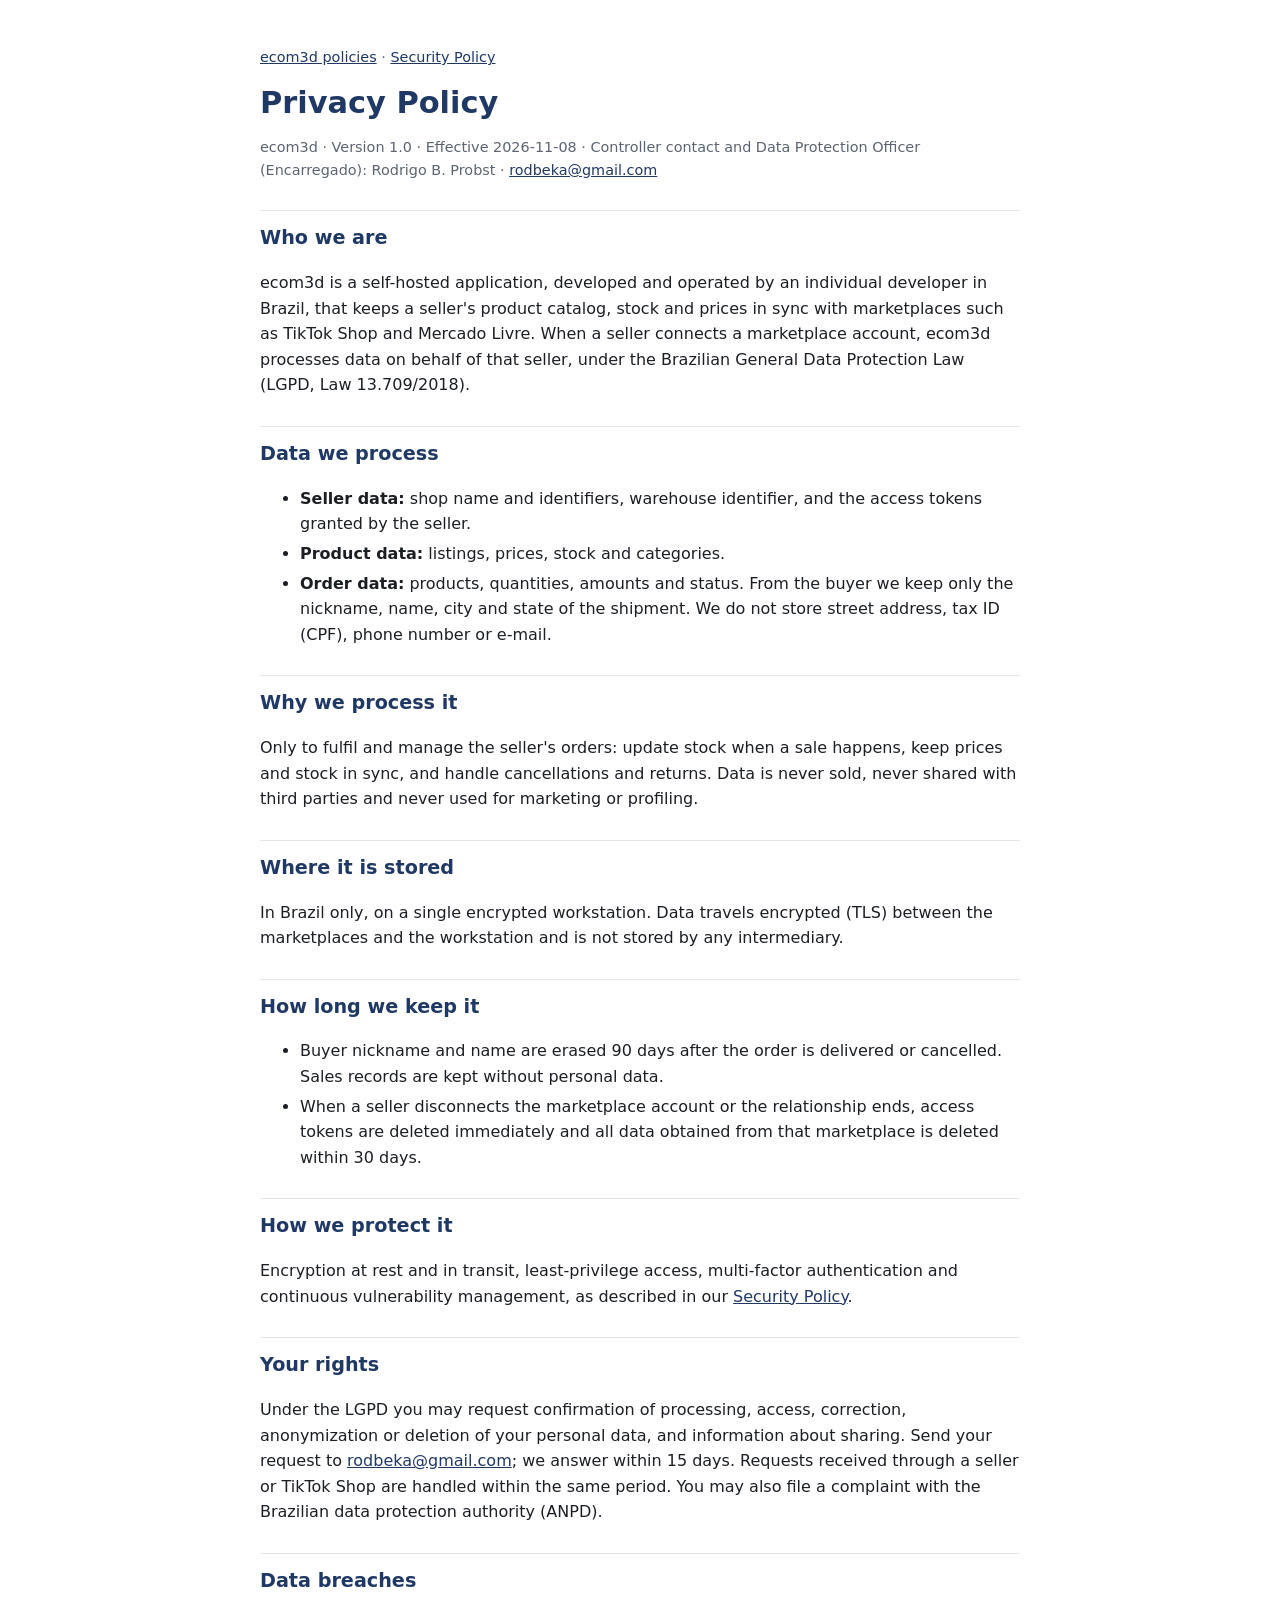
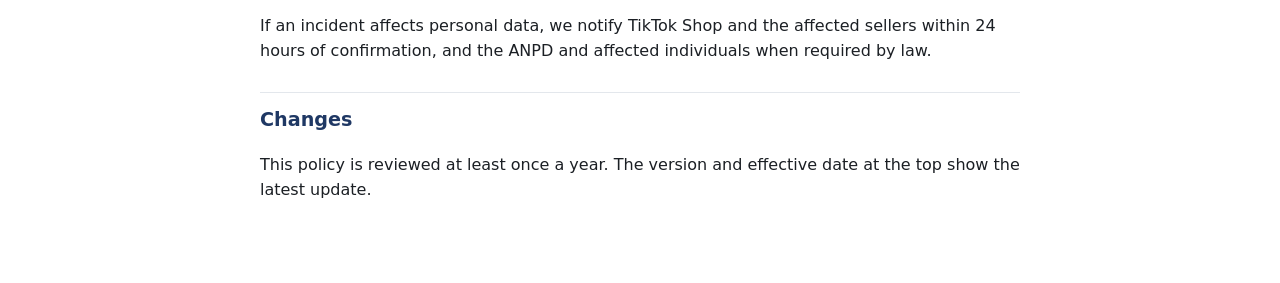
==== privacy.html @ 244532bc "Security and privacy policies v1.0 Co-Authored-By: Claude Opus 5.5 <noreply@anthropic.com>" ====
<!doctype html>
<html lang="en">
<head>
<meta charset="utf-8">
<meta name="viewport" content="width=device-width, initial-scale=1">
<title>ecom3d Privacy Policy</title>
<link rel="stylesheet" href="style.css">
</head>
<body>
<main>
<p class="nav"><a href="index.html">ecom3d policies</a> · <a href="security.html">Security Policy</a></p>
<h1>Privacy Policy</h1>
<p class="meta">ecom3d · Version 1.0 · Effective 2026-11-08 · Controller contact and Data Protection Officer (Encarregado): Rodrigo B. Probst · <a href="mailto:rodbeka@gmail.com">rodbeka@gmail.com</a></p>

<h2>Who we are</h2>
<p>ecom3d is a self-hosted application, developed and operated by an individual developer in Brazil, that keeps a seller's product catalog, stock and prices in sync with marketplaces such as TikTok Shop and Mercado Livre. When a seller connects a marketplace account, ecom3d processes data on behalf of that seller, under the Brazilian General Data Protection Law (LGPD, Law 13.709/2018).</p>

<h2>Data we process</h2>
<ul>
<li><strong>Seller data:</strong> shop name and identifiers, warehouse identifier, and the access tokens granted by the seller.</li>
<li><strong>Product data:</strong> listings, prices, stock and categories.</li>
<li><strong>Order data:</strong> products, quantities, amounts and status. From the buyer we keep only the nickname, name, city and state of the shipment. We do not store street address, tax ID (CPF), phone number or e-mail.</li>
</ul>

<h2>Why we process it</h2>
<p>Only to fulfil and manage the seller's orders: update stock when a sale happens, keep prices and stock in sync, and handle cancellations and returns. Data is never sold, never shared with third parties and never used for marketing or profiling.</p>

<h2>Where it is stored</h2>
<p>In Brazil only, on a single encrypted workstation. Data travels encrypted (TLS) between the marketplaces and the workstation and is not stored by any intermediary.</p>

<h2>How long we keep it</h2>
<ul>
<li>Buyer nickname and name are erased 90 days after the order is delivered or cancelled. Sales records are kept without personal data.</li>
<li>When a seller disconnects the marketplace account or the relationship ends, access tokens are deleted immediately and all data obtained from that marketplace is deleted within 30 days.</li>
</ul>

<h2>How we protect it</h2>
<p>Encryption at rest and in transit, least-privilege access, multi-factor authentication and continuous vulnerability management, as described in our <a href="security.html">Security Policy</a>.</p>

<h2>Your rights</h2>
<p>Under the LGPD you may request confirmation of processing, access, correction, anonymization or deletion of your personal data, and information about sharing. Send your request to <a href="mailto:rodbeka@gmail.com">rodbeka@gmail.com</a>; we answer within 15 days. Requests received through a seller or TikTok Shop are handled within the same period. You may also file a complaint with the Brazilian data protection authority (ANPD).</p>

<h2>Data breaches</h2>
<p>If an incident affects personal data, we notify TikTok Shop and the affected sellers within 24 hours of confirmation, and the ANPD and affected individuals when required by law.</p>

<h2>Changes</h2>
<p>This policy is reviewed at least once a year. The version and effective date at the top show the latest update.</p>
</main>
</body>
</html>
---- style.css ----
:root { --text: #1b1f24; --muted: #5b6470; --accent: #1f3864; --bg: #ffffff; --line: #e3e7ec; }
@media (prefers-color-scheme: dark) { :root { --text: #e6e9ee; --muted: #9aa4b1; --accent: #8fb2ff; --bg: #14171b; --line: #2a3038; } }
body { margin: 0; background: var(--bg); color: var(--text); font: 16px/1.6 system-ui, -apple-system, "Segoe UI", Arial, sans-serif; }
main { max-width: 760px; margin: 0 auto; padding: 32px 16px 64px; }
h1 { color: var(--accent); font-size: 1.9rem; line-height: 1.25; margin: 8px 0 4px; }
h2 { color: var(--accent); font-size: 1.2rem; margin: 28px 0 6px; padding-top: 12px; border-top: 1px solid var(--line); }
.meta, .nav { color: var(--muted); font-size: .9rem; }
a { color: var(--accent); }
li { margin: 4px 0; }
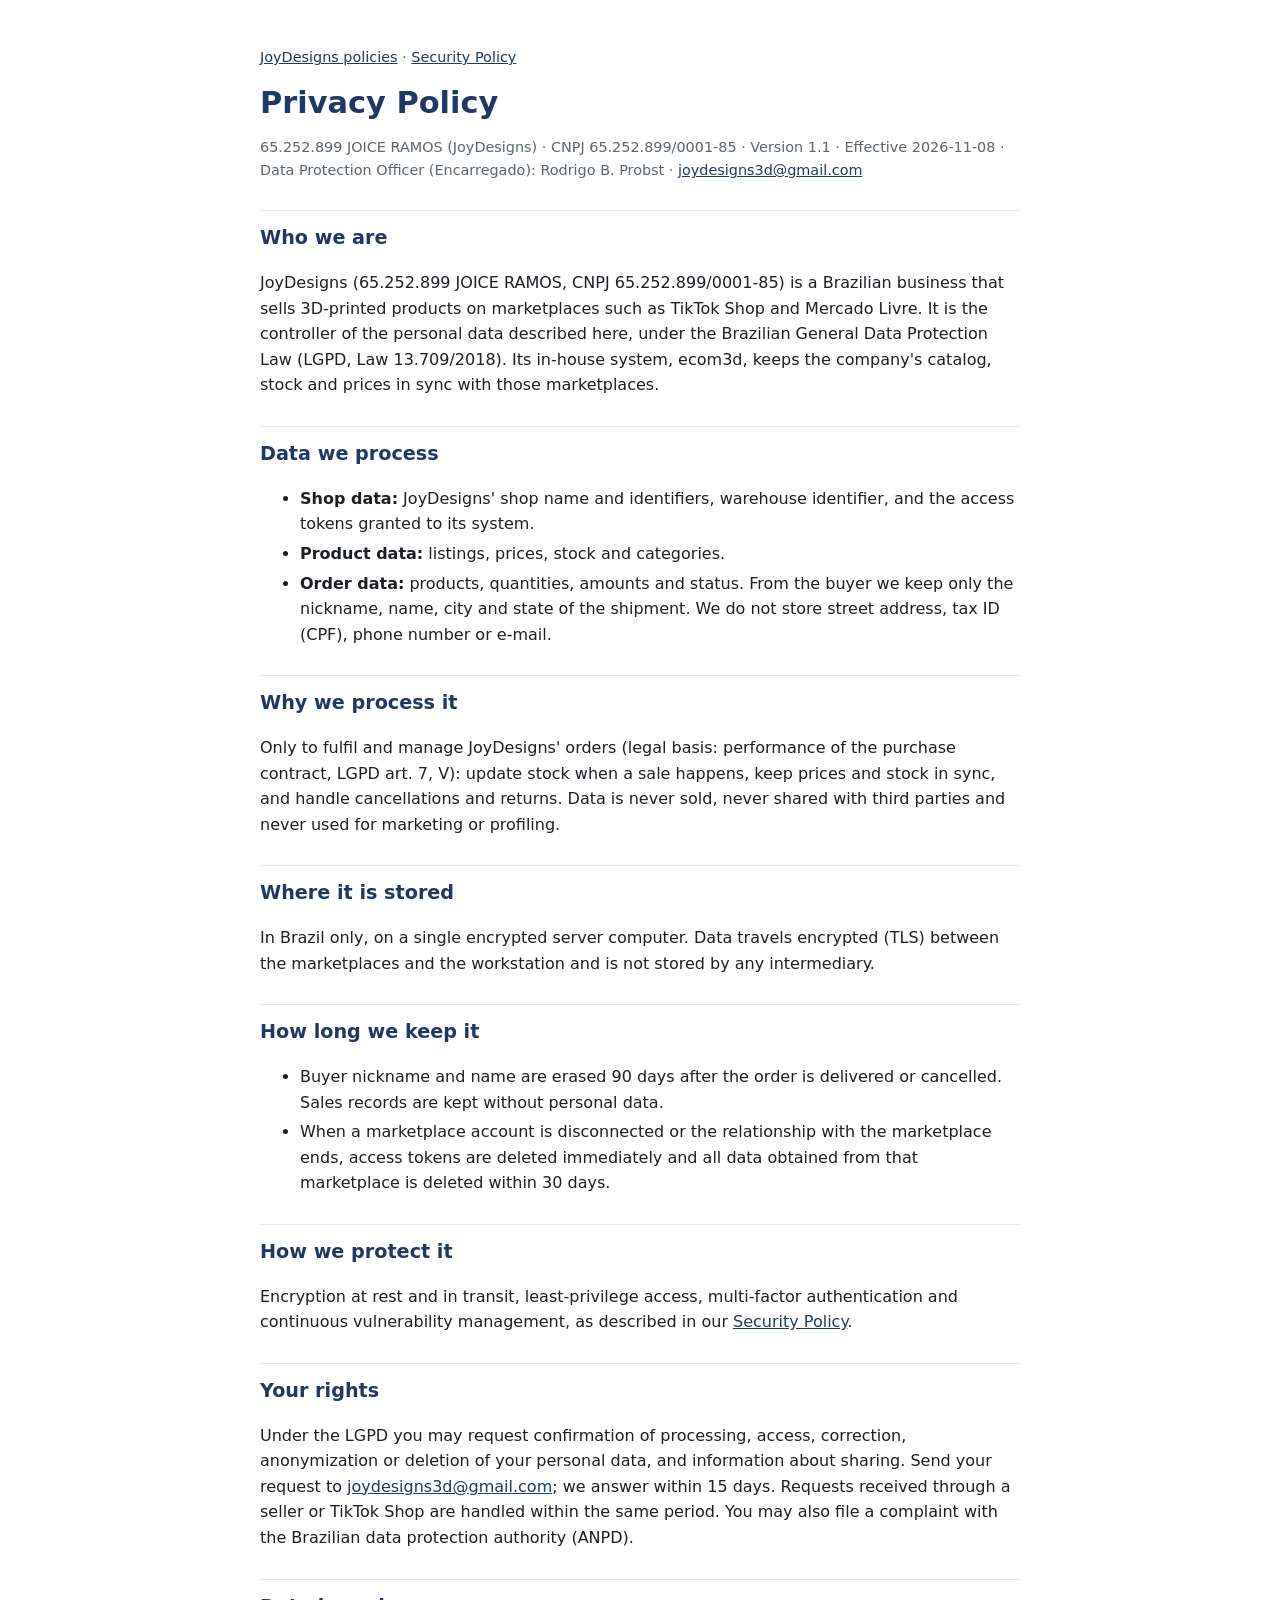
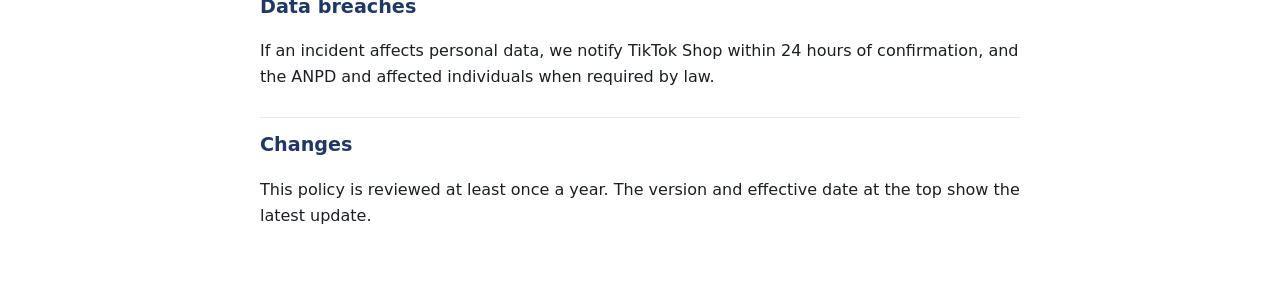
==== commit 3988296c: "Policies v1.1: applicant 65.252.899 JOICE RAMOS (JoyDesigns) Co-Authored-By: Claude Opus 5.5 <norepl" ====
--- a/privacy.html
+++ b/privacy.html
@@ -3,45 +3,45 @@
 <head>
 <meta charset="utf-8">
 <meta name="viewport" content="width=device-width, initial-scale=1">
-<title>ecom3d Privacy Policy</title>
+<title>JoyDesigns Privacy Policy</title>
 <link rel="stylesheet" href="style.css">
 </head>
 <body>
 <main>
-<p class="nav"><a href="index.html">ecom3d policies</a> · <a href="security.html">Security Policy</a></p>
+<p class="nav"><a href="index.html">JoyDesigns policies</a> · <a href="security.html">Security Policy</a></p>
 <h1>Privacy Policy</h1>
-<p class="meta">ecom3d · Version 1.0 · Effective 2026-11-08 · Controller contact and Data Protection Officer (Encarregado): Rodrigo B. Probst · <a href="mailto:rodbeka@gmail.com">rodbeka@gmail.com</a></p>
+<p class="meta">65.252.899 JOICE RAMOS (JoyDesigns) · CNPJ 65.252.899/0001-85 · Version 1.1 · Effective 2026-11-08 · Data Protection Officer (Encarregado): Rodrigo B. Probst · <a href="mailto:joydesigns3d@gmail.com">joydesigns3d@gmail.com</a></p>
 
 <h2>Who we are</h2>
-<p>ecom3d is a self-hosted application, developed and operated by an individual developer in Brazil, that keeps a seller's product catalog, stock and prices in sync with marketplaces such as TikTok Shop and Mercado Livre. When a seller connects a marketplace account, ecom3d processes data on behalf of that seller, under the Brazilian General Data Protection Law (LGPD, Law 13.709/2018).</p>
+<p>JoyDesigns (65.252.899 JOICE RAMOS, CNPJ 65.252.899/0001-85) is a Brazilian business that sells 3D-printed products on marketplaces such as TikTok Shop and Mercado Livre. It is the controller of the personal data described here, under the Brazilian General Data Protection Law (LGPD, Law 13.709/2018). Its in-house system, ecom3d, keeps the company's catalog, stock and prices in sync with those marketplaces.</p>
 
 <h2>Data we process</h2>
 <ul>
-<li><strong>Seller data:</strong> shop name and identifiers, warehouse identifier, and the access tokens granted by the seller.</li>
+<li><strong>Shop data:</strong> JoyDesigns' shop name and identifiers, warehouse identifier, and the access tokens granted to its system.</li>
 <li><strong>Product data:</strong> listings, prices, stock and categories.</li>
 <li><strong>Order data:</strong> products, quantities, amounts and status. From the buyer we keep only the nickname, name, city and state of the shipment. We do not store street address, tax ID (CPF), phone number or e-mail.</li>
 </ul>
 
 <h2>Why we process it</h2>
-<p>Only to fulfil and manage the seller's orders: update stock when a sale happens, keep prices and stock in sync, and handle cancellations and returns. Data is never sold, never shared with third parties and never used for marketing or profiling.</p>
+<p>Only to fulfil and manage JoyDesigns' orders (legal basis: performance of the purchase contract, LGPD art. 7, V): update stock when a sale happens, keep prices and stock in sync, and handle cancellations and returns. Data is never sold, never shared with third parties and never used for marketing or profiling.</p>
 
 <h2>Where it is stored</h2>
-<p>In Brazil only, on a single encrypted workstation. Data travels encrypted (TLS) between the marketplaces and the workstation and is not stored by any intermediary.</p>
+<p>In Brazil only, on a single encrypted server computer. Data travels encrypted (TLS) between the marketplaces and the workstation and is not stored by any intermediary.</p>
 
 <h2>How long we keep it</h2>
 <ul>
 <li>Buyer nickname and name are erased 90 days after the order is delivered or cancelled. Sales records are kept without personal data.</li>
-<li>When a seller disconnects the marketplace account or the relationship ends, access tokens are deleted immediately and all data obtained from that marketplace is deleted within 30 days.</li>
+<li>When a marketplace account is disconnected or the relationship with the marketplace ends, access tokens are deleted immediately and all data obtained from that marketplace is deleted within 30 days.</li>
 </ul>
 
 <h2>How we protect it</h2>
 <p>Encryption at rest and in transit, least-privilege access, multi-factor authentication and continuous vulnerability management, as described in our <a href="security.html">Security Policy</a>.</p>
 
 <h2>Your rights</h2>
-<p>Under the LGPD you may request confirmation of processing, access, correction, anonymization or deletion of your personal data, and information about sharing. Send your request to <a href="mailto:rodbeka@gmail.com">rodbeka@gmail.com</a>; we answer within 15 days. Requests received through a seller or TikTok Shop are handled within the same period. You may also file a complaint with the Brazilian data protection authority (ANPD).</p>
+<p>Under the LGPD you may request confirmation of processing, access, correction, anonymization or deletion of your personal data, and information about sharing. Send your request to <a href="mailto:joydesigns3d@gmail.com">joydesigns3d@gmail.com</a>; we answer within 15 days. Requests received through a seller or TikTok Shop are handled within the same period. You may also file a complaint with the Brazilian data protection authority (ANPD).</p>
 
 <h2>Data breaches</h2>
-<p>If an incident affects personal data, we notify TikTok Shop and the affected sellers within 24 hours of confirmation, and the ANPD and affected individuals when required by law.</p>
+<p>If an incident affects personal data, we notify TikTok Shop within 24 hours of confirmation, and the ANPD and affected individuals when required by law.</p>
 
 <h2>Changes</h2>
 <p>This policy is reviewed at least once a year. The version and effective date at the top show the latest update.</p>
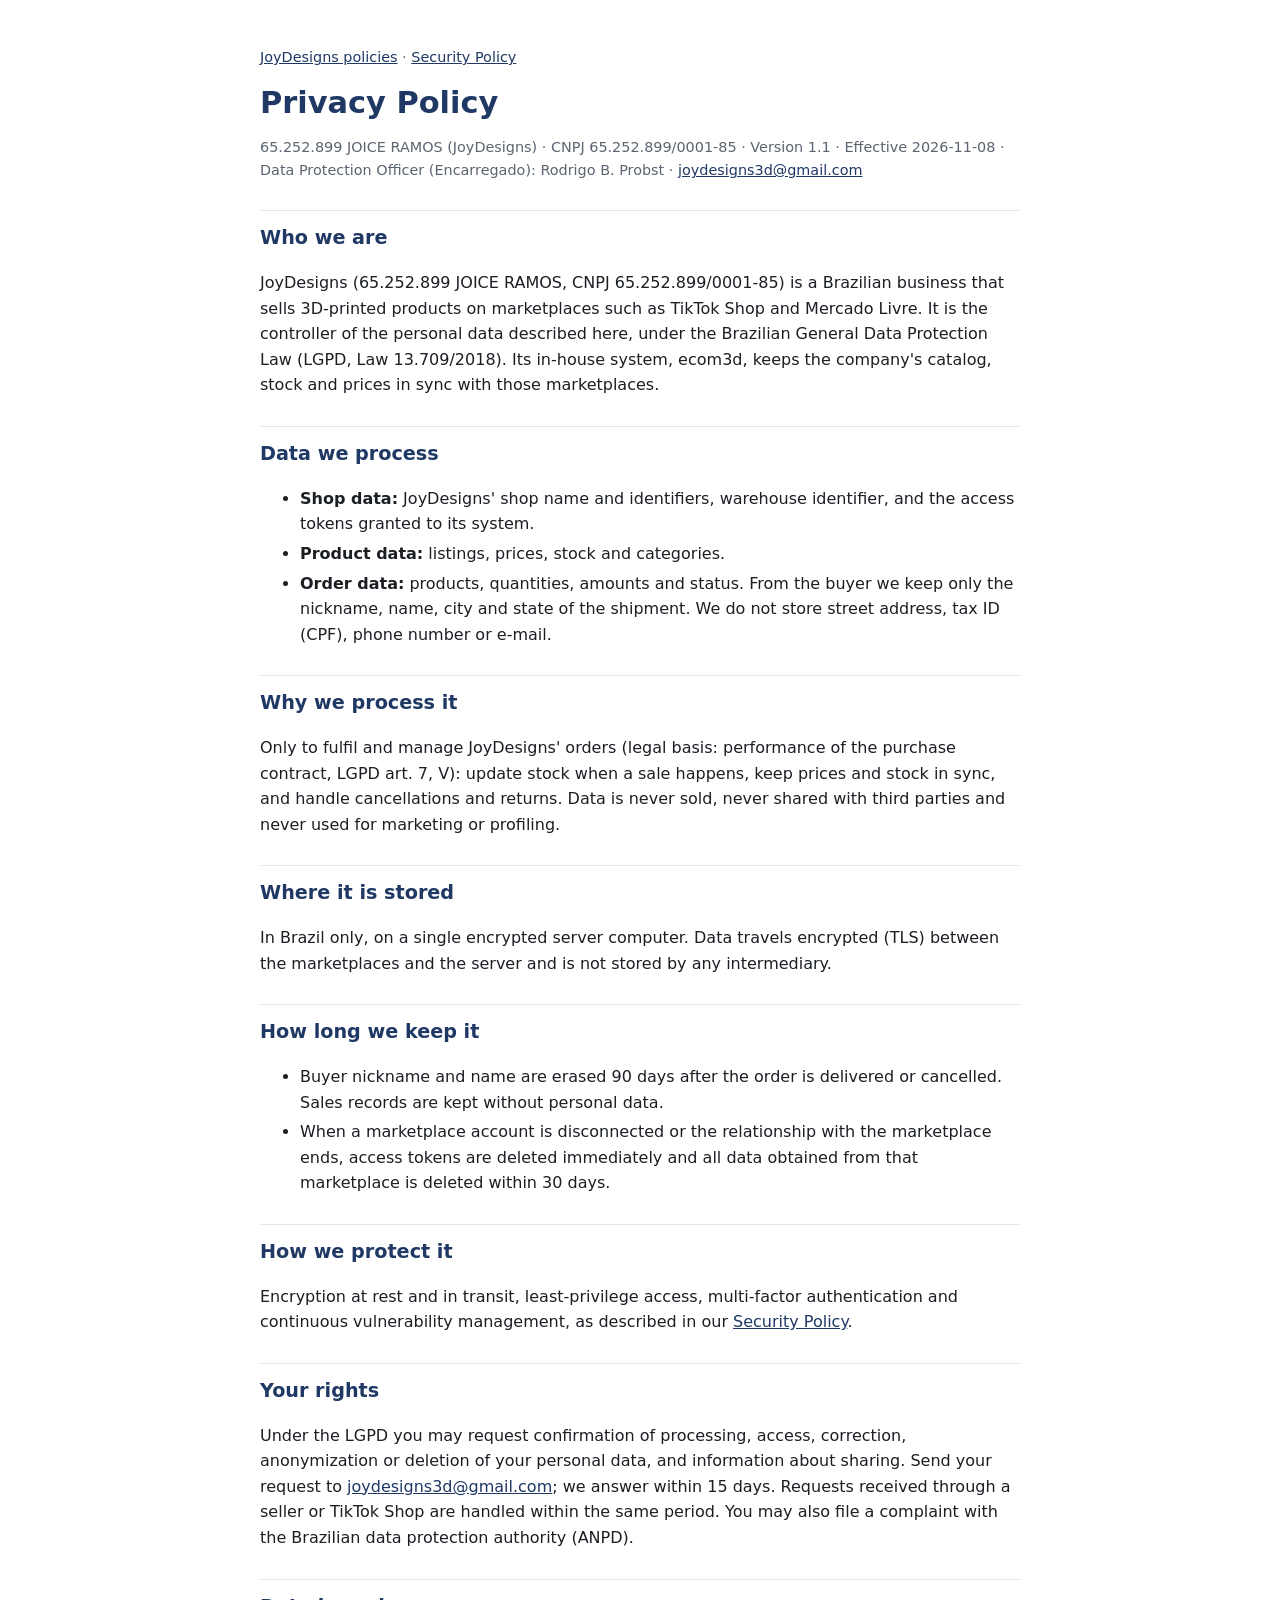
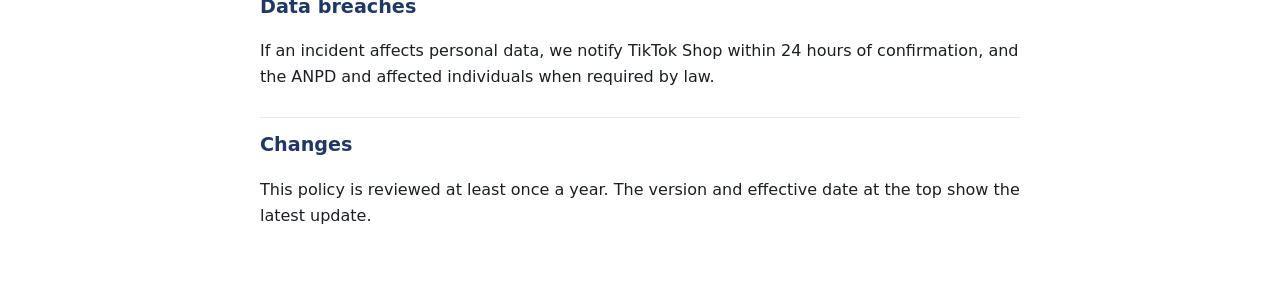
==== commit 9dc69bd7: "Policies v1.1: wording Co-Authored-By: Claude Opus 5.5 <noreply@anthropic.com>" ====
--- a/privacy.html
+++ b/privacy.html
@@ -26,7 +26,7 @@
 <p>Only to fulfil and manage JoyDesigns' orders (legal basis: performance of the purchase contract, LGPD art. 7, V): update stock when a sale happens, keep prices and stock in sync, and handle cancellations and returns. Data is never sold, never shared with third parties and never used for marketing or profiling.</p>
 
 <h2>Where it is stored</h2>
-<p>In Brazil only, on a single encrypted server computer. Data travels encrypted (TLS) between the marketplaces and the workstation and is not stored by any intermediary.</p>
+<p>In Brazil only, on a single encrypted server computer. Data travels encrypted (TLS) between the marketplaces and the server and is not stored by any intermediary.</p>
 
 <h2>How long we keep it</h2>
 <ul>
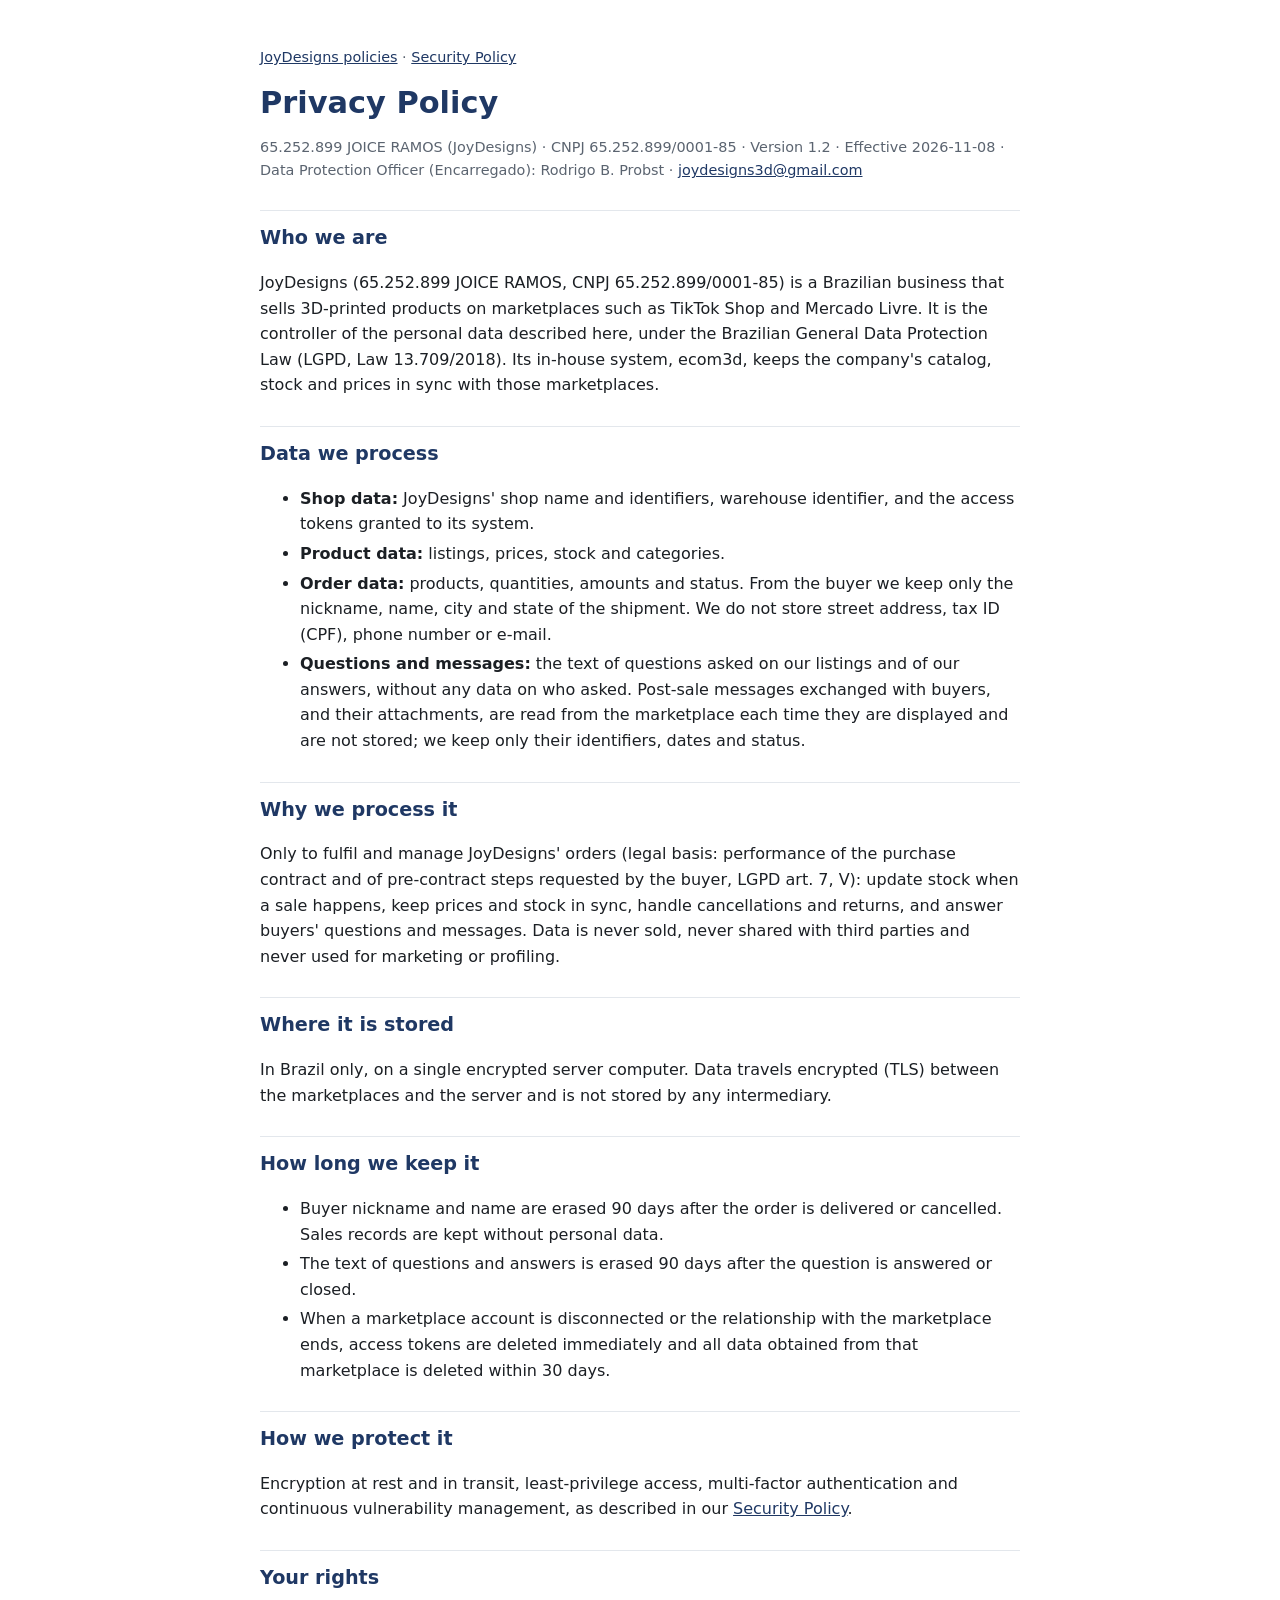
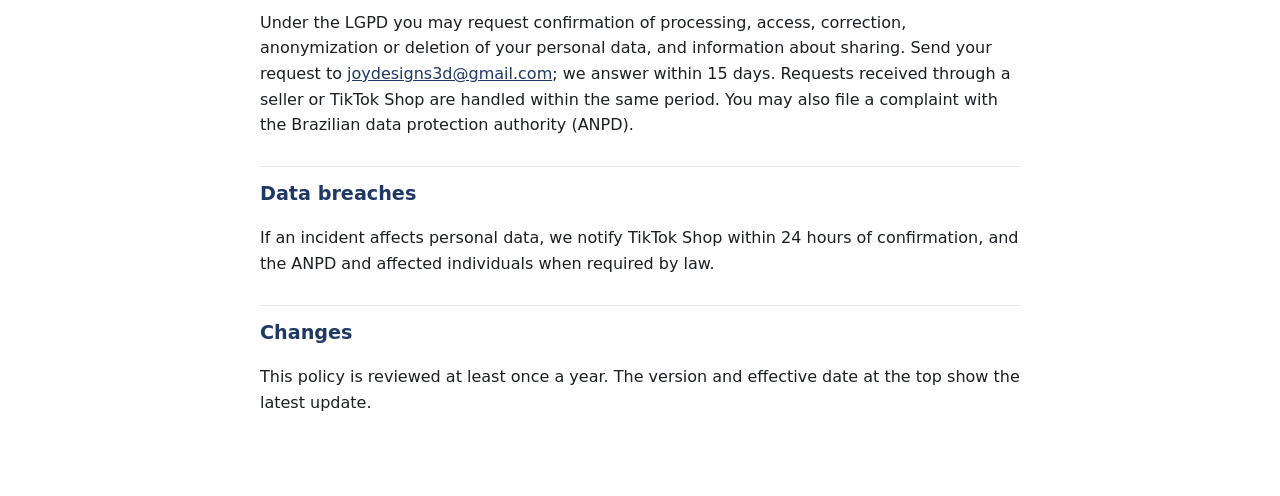
==== commit d6289af1: "Privacy policy v1.2: buyer questions and messages Co-Authored-By: Claude Opus 5.5 <noreply@anthropic" ====
--- a/privacy.html
+++ b/privacy.html
@@ -10,7 +10,7 @@
 <main>
 <p class="nav"><a href="index.html">JoyDesigns policies</a> · <a href="security.html">Security Policy</a></p>
 <h1>Privacy Policy</h1>
-<p class="meta">65.252.899 JOICE RAMOS (JoyDesigns) · CNPJ 65.252.899/0001-85 · Version 1.1 · Effective 2026-11-08 · Data Protection Officer (Encarregado): Rodrigo B. Probst · <a href="mailto:joydesigns3d@gmail.com">joydesigns3d@gmail.com</a></p>
+<p class="meta">65.252.899 JOICE RAMOS (JoyDesigns) · CNPJ 65.252.899/0001-85 · Version 1.2 · Effective 2026-11-08 · Data Protection Officer (Encarregado): Rodrigo B. Probst · <a href="mailto:joydesigns3d@gmail.com">joydesigns3d@gmail.com</a></p>
 
 <h2>Who we are</h2>
 <p>JoyDesigns (65.252.899 JOICE RAMOS, CNPJ 65.252.899/0001-85) is a Brazilian business that sells 3D-printed products on marketplaces such as TikTok Shop and Mercado Livre. It is the controller of the personal data described here, under the Brazilian General Data Protection Law (LGPD, Law 13.709/2018). Its in-house system, ecom3d, keeps the company's catalog, stock and prices in sync with those marketplaces.</p>
@@ -20,10 +20,11 @@
 <li><strong>Shop data:</strong> JoyDesigns' shop name and identifiers, warehouse identifier, and the access tokens granted to its system.</li>
 <li><strong>Product data:</strong> listings, prices, stock and categories.</li>
 <li><strong>Order data:</strong> products, quantities, amounts and status. From the buyer we keep only the nickname, name, city and state of the shipment. We do not store street address, tax ID (CPF), phone number or e-mail.</li>
+<li><strong>Questions and messages:</strong> the text of questions asked on our listings and of our answers, without any data on who asked. Post-sale messages exchanged with buyers, and their attachments, are read from the marketplace each time they are displayed and are not stored; we keep only their identifiers, dates and status.</li>
 </ul>
 
 <h2>Why we process it</h2>
-<p>Only to fulfil and manage JoyDesigns' orders (legal basis: performance of the purchase contract, LGPD art. 7, V): update stock when a sale happens, keep prices and stock in sync, and handle cancellations and returns. Data is never sold, never shared with third parties and never used for marketing or profiling.</p>
+<p>Only to fulfil and manage JoyDesigns' orders (legal basis: performance of the purchase contract and of pre-contract steps requested by the buyer, LGPD art. 7, V): update stock when a sale happens, keep prices and stock in sync, handle cancellations and returns, and answer buyers' questions and messages. Data is never sold, never shared with third parties and never used for marketing or profiling.</p>
 
 <h2>Where it is stored</h2>
 <p>In Brazil only, on a single encrypted server computer. Data travels encrypted (TLS) between the marketplaces and the server and is not stored by any intermediary.</p>
@@ -31,6 +32,7 @@
 <h2>How long we keep it</h2>
 <ul>
 <li>Buyer nickname and name are erased 90 days after the order is delivered or cancelled. Sales records are kept without personal data.</li>
+<li>The text of questions and answers is erased 90 days after the question is answered or closed.</li>
 <li>When a marketplace account is disconnected or the relationship with the marketplace ends, access tokens are deleted immediately and all data obtained from that marketplace is deleted within 30 days.</li>
 </ul>
 
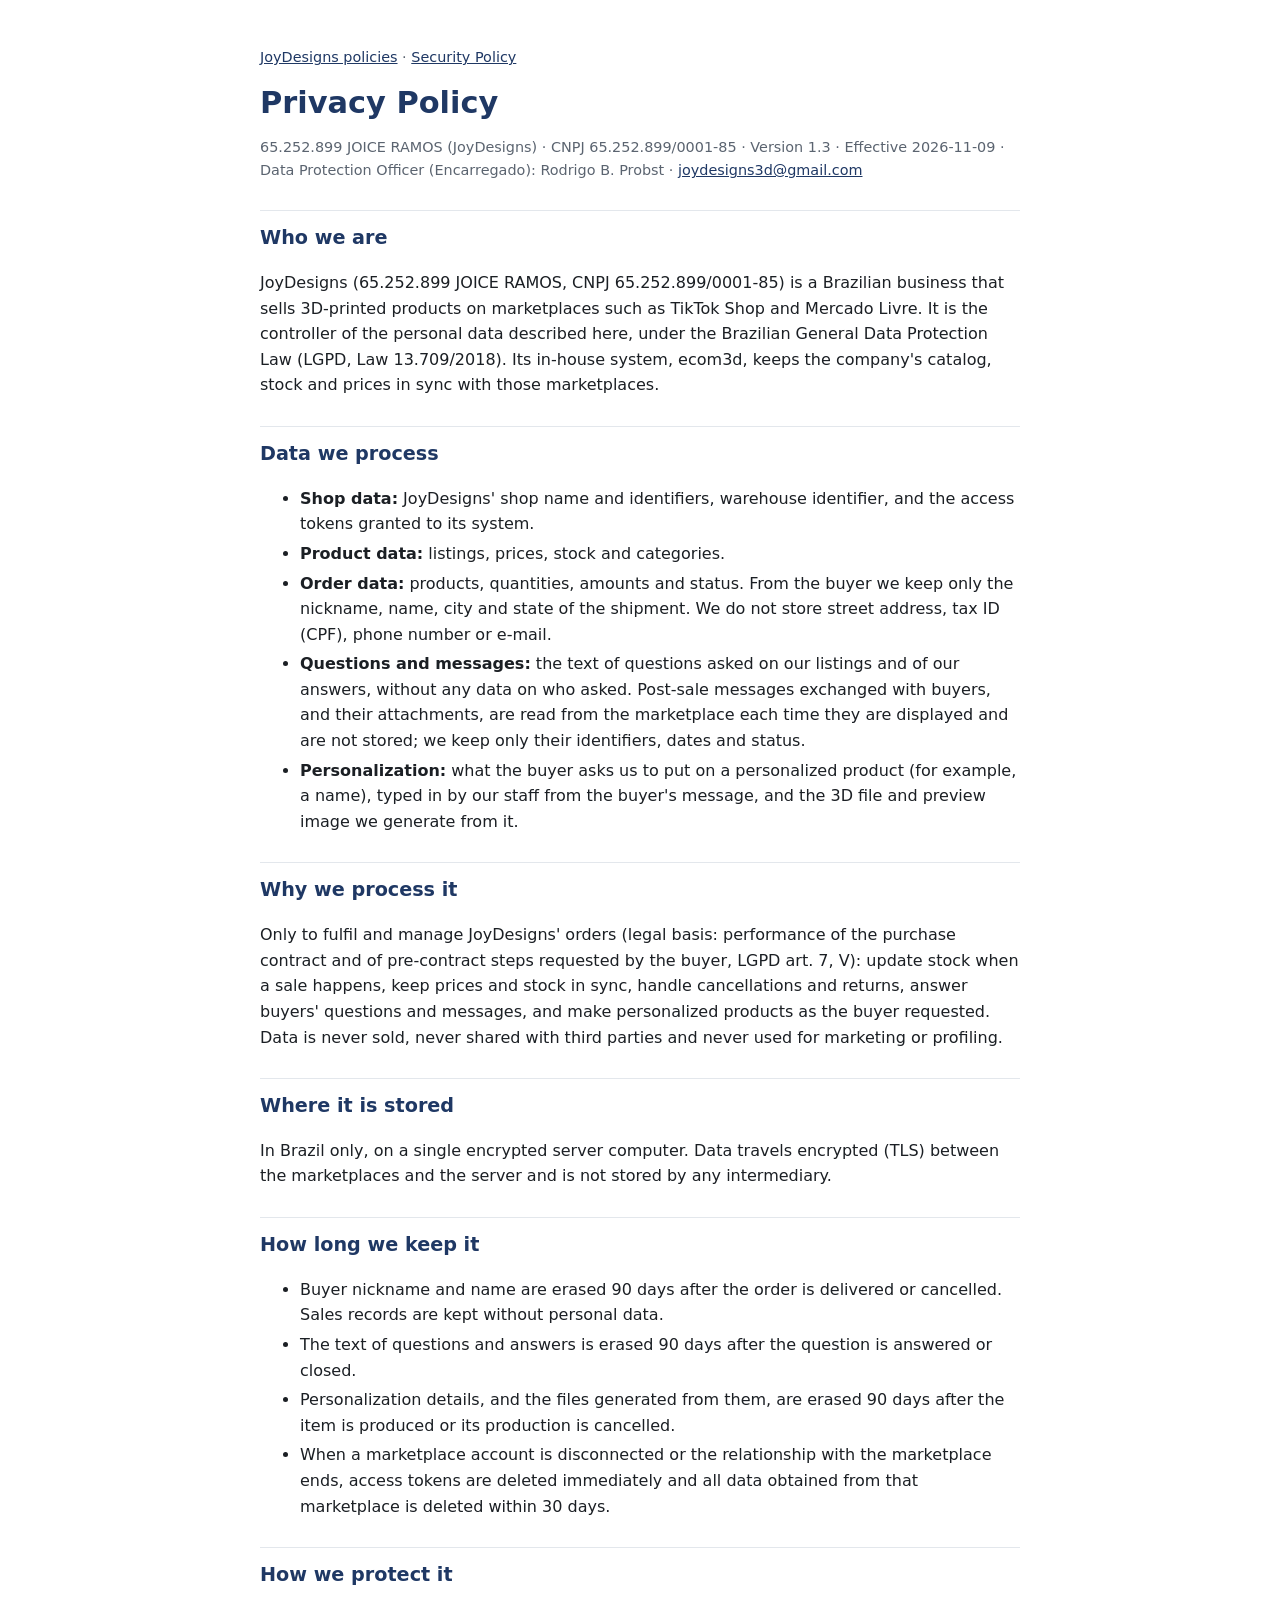
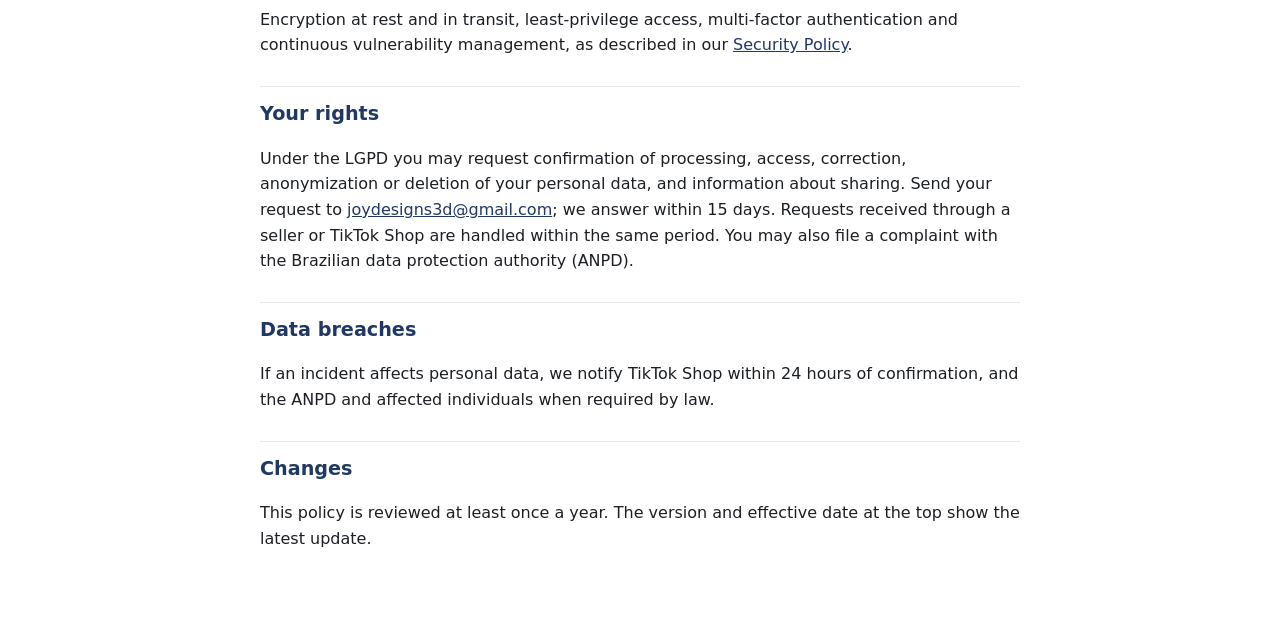
==== commit 6ac12c45: "Privacy policy v1.3: personalized products Co-Authored-By: Claude Opus 5.5 <noreply@anthropic.com>" ====
--- a/privacy.html
+++ b/privacy.html
@@ -10,7 +10,7 @@
 <main>
 <p class="nav"><a href="index.html">JoyDesigns policies</a> · <a href="security.html">Security Policy</a></p>
 <h1>Privacy Policy</h1>
-<p class="meta">65.252.899 JOICE RAMOS (JoyDesigns) · CNPJ 65.252.899/0001-85 · Version 1.2 · Effective 2026-11-08 · Data Protection Officer (Encarregado): Rodrigo B. Probst · <a href="mailto:joydesigns3d@gmail.com">joydesigns3d@gmail.com</a></p>
+<p class="meta">65.252.899 JOICE RAMOS (JoyDesigns) · CNPJ 65.252.899/0001-85 · Version 1.3 · Effective 2026-11-09 · Data Protection Officer (Encarregado): Rodrigo B. Probst · <a href="mailto:joydesigns3d@gmail.com">joydesigns3d@gmail.com</a></p>
 
 <h2>Who we are</h2>
 <p>JoyDesigns (65.252.899 JOICE RAMOS, CNPJ 65.252.899/0001-85) is a Brazilian business that sells 3D-printed products on marketplaces such as TikTok Shop and Mercado Livre. It is the controller of the personal data described here, under the Brazilian General Data Protection Law (LGPD, Law 13.709/2018). Its in-house system, ecom3d, keeps the company's catalog, stock and prices in sync with those marketplaces.</p>
@@ -21,10 +21,11 @@
 <li><strong>Product data:</strong> listings, prices, stock and categories.</li>
 <li><strong>Order data:</strong> products, quantities, amounts and status. From the buyer we keep only the nickname, name, city and state of the shipment. We do not store street address, tax ID (CPF), phone number or e-mail.</li>
 <li><strong>Questions and messages:</strong> the text of questions asked on our listings and of our answers, without any data on who asked. Post-sale messages exchanged with buyers, and their attachments, are read from the marketplace each time they are displayed and are not stored; we keep only their identifiers, dates and status.</li>
+<li><strong>Personalization:</strong> what the buyer asks us to put on a personalized product (for example, a name), typed in by our staff from the buyer's message, and the 3D file and preview image we generate from it.</li>
 </ul>
 
 <h2>Why we process it</h2>
-<p>Only to fulfil and manage JoyDesigns' orders (legal basis: performance of the purchase contract and of pre-contract steps requested by the buyer, LGPD art. 7, V): update stock when a sale happens, keep prices and stock in sync, handle cancellations and returns, and answer buyers' questions and messages. Data is never sold, never shared with third parties and never used for marketing or profiling.</p>
+<p>Only to fulfil and manage JoyDesigns' orders (legal basis: performance of the purchase contract and of pre-contract steps requested by the buyer, LGPD art. 7, V): update stock when a sale happens, keep prices and stock in sync, handle cancellations and returns, answer buyers' questions and messages, and make personalized products as the buyer requested. Data is never sold, never shared with third parties and never used for marketing or profiling.</p>
 
 <h2>Where it is stored</h2>
 <p>In Brazil only, on a single encrypted server computer. Data travels encrypted (TLS) between the marketplaces and the server and is not stored by any intermediary.</p>
@@ -33,6 +34,7 @@
 <ul>
 <li>Buyer nickname and name are erased 90 days after the order is delivered or cancelled. Sales records are kept without personal data.</li>
 <li>The text of questions and answers is erased 90 days after the question is answered or closed.</li>
+<li>Personalization details, and the files generated from them, are erased 90 days after the item is produced or its production is cancelled.</li>
 <li>When a marketplace account is disconnected or the relationship with the marketplace ends, access tokens are deleted immediately and all data obtained from that marketplace is deleted within 30 days.</li>
 </ul>
 
